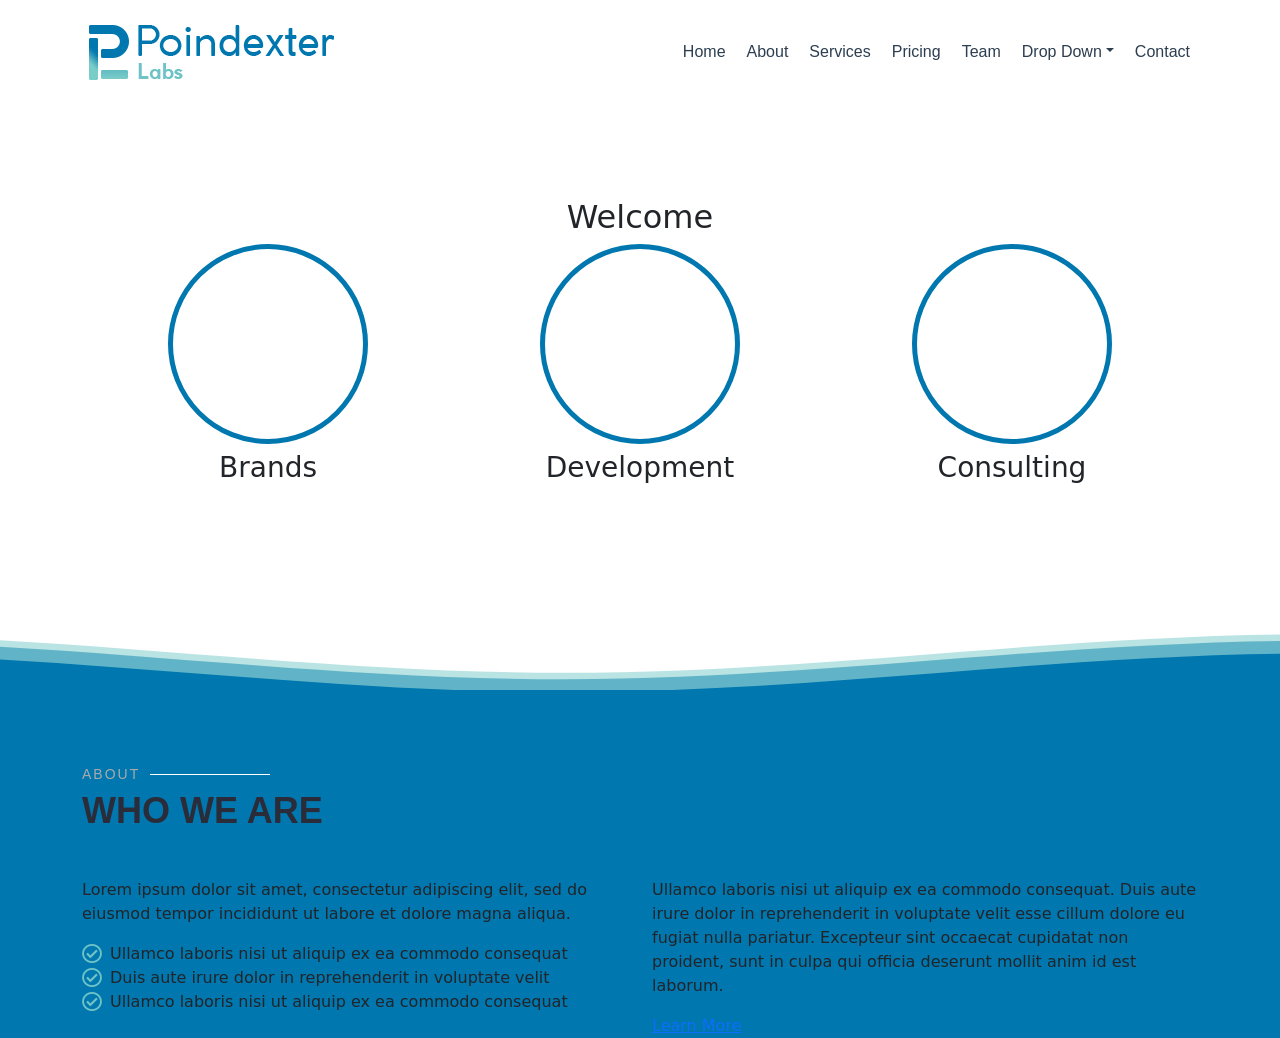
==== index.html @ 54a1e008 "Rev1 Initial nav, hero, 1st section in place" ====
<!doctype html>
<html lang="en">
    <head>
        <meta charset="UTF-8">
        <meta name="viewport" content="width=device-width, initial-scale=1.0">
        <title>Poindexter Labs | Empowering Innovation</title>
        <link rel="stylesheet" href="css/bootstrap.min.css">
        <link rel="stylesheet" href="https://cdnjs.cloudflare.com/ajax/libs/animate.css/4.1.1/animate.min.css"/>
        <link rel="stylesheet" href="css/style.css">
        <link rel="stylesheet" href="css/fontawesome-all.min.css">
    </head>
    <body>
<!-- Header & Navigation-->
        <header id="header" class="fixed-top d-flex align-items-center">
            <div class="container d-flex align-items-center">
        
              <div class="logo mr-auto">
                <!-- Uncomment below if you prefer to use an image logo -->
                <a href="index.html"><img src="templogoText3.png" alt="" class="img-fluid"></a>
              </div>
              <nav class="navbar navbar-expand-lg nav-menu">
                <div class="container-fluid">
                <button class="navbar-toggler" type="button" data-bs-toggle="collapse" data-bs-target="#navbarSupportedContent" aria-controls="navbarSupportedContent" aria-expanded="false" aria-label="Toggle navigation">
                    <span class="navbar-toggler-icon"></span>
                </button>
                <div class="collapse navbar-collapse" id="navbarSupportedContent">
                    <ul class="navbar-nav me-auto mb-2 mb-lg-0">
                    <li class="nav-item active"><a class="nav-link" href="index.html">Home</a></li>
                    <li class="nav-item"><a class="nav-link" href="#about">About</a></li>
                    <li class="nav-item"><a class="nav-link" href="#services">Services</a></li>
                    <li class="nav-item"><a class="nav-link" href="#pricing">Pricing</a></li>
                    <li class="nav-item"><a class="nav-link" href="#team">Team</a></li>
                    <li class="nav-item dropdown">
                        <a class="nav-link dropdown-toggle" href="#" id="navbarDropdown">Drop Down</a>
                        <ul class="dropdown-menu">
                            <li class="dropdown-item"><a  href="#">Drop Down 1</a></li>
                            <li class="dropdown-item"><a href="#">Drop Down 2</a></li>
                            <li class="dropdown-item"><a href="#">Drop Down 3</a></li>
                            <li class="dropdown-item"><a href="#">Drop Down 4</a></li>
                        </ul>
                    </li>
                    <li class="nav-item"><a class="nav-link" href="#contact">Contact</a></li>
            
                    </ul>
                </div>
                </div>
              </nav><!-- .nav-menu -->
        
        </div>
          </header>
<!-- Landing-->

          <section id="hero" class="d-flex flex-column justify-content-end align-items-center">
            <div id="heroCarousel" class=" carousel-container container">
                  <div class="container">
              <!-- Slide 1 -->


                  <h2 class="animate__animated animate__fadeInDown">Welcome </h2>
                  <div class="row">
                    <div class="col-md-4"><span class="circle"></span><h3>Brands</h3></div>
                    <div class="col-md-4"><span class="circle"></span><h3>Development</h3></div>
                    <div class="col-md-4"><span class="circle"></span><h3>Consulting</h3></div>
                  </div>


                  </div>
            </div>
<!-- Waves-->
        
            <svg class="hero-waves" xmlns="http://www.w3.org/2000/svg" xmlns:xlink="http://www.w3.org/1999/xlink" viewBox="0 24 150 28 " preserveAspectRatio="none">
              <defs>
                <path id="wave-path" d="M-160 44c30 0 58-18 88-18s 58 18 88 18 58-18 88-18 58 18 88 18 v44h-352z">
              </path></defs>
              <g class="wave1">
                <use xlink:href="#wave-path" x="50" y="3" fill="rgba(0,119,175, .7)">
              </use></g>
              <g class="wave2">
                <use xlink:href="#wave-path" x="50" y="0" fill="rgba(118,202,199, .5)">
              </use></g>
              <g class="wave3">
                <use xlink:href="#wave-path" x="50" y="9" fill="#0077af">
              </use></g>
            </svg>
        
          </section>
          <main id="main">
            <section id="section1" class="about">
              <div class="container">

                <div class="section-title" >
                  <h2>About</h2>
                  <p>Who we are</p>
                </div>
        
                <div class="row content aos-init aos-animate" data-aos="fade-up">
                  <div class="col-lg-6">
                    <p>
                      Lorem ipsum dolor sit amet, consectetur adipiscing elit, sed do eiusmod tempor incididunt ut labore et dolore
                      magna aliqua.
                    </p>
                    <ul>
                      <li><i class="far fa-check-circle"></i>Ullamco laboris nisi ut aliquip ex ea commodo consequat</li>
                      <li><i class="far fa-check-circle"></i> Duis aute irure dolor in reprehenderit in voluptate velit</li>
                      <li><i class="far fa-check-circle"></i> Ullamco laboris nisi ut aliquip ex ea commodo consequat</li>
                    </ul>
                  </div>
                  <div class="col-lg-6 pt-4 pt-lg-0">
                    <p>
                      Ullamco laboris nisi ut aliquip ex ea commodo consequat. Duis aute irure dolor in reprehenderit in voluptate
                      velit esse cillum dolore eu fugiat nulla pariatur. Excepteur sint occaecat cupidatat non proident, sunt in
                      culpa qui officia deserunt mollit anim id est laborum.
                    </p>
                    <a href="#" class="btn-learn-more">Learn More</a>
                  </div>
                </div>
        
              </div>
            </section>
          </main>
        <script src="js/bootstrap.bundle.min.js"></script>
        <script src="https://code.jquery.com/jquery-3.5.1.min.js" integrity="sha256-9/aliU8dGd2tb6OSsuzixeV4y/faTqgFtohetphbbj0=" crossorigin="anonymous"></script>


    </body>
</html>
---- css/style.css ----
.mr-auto, .mx-auto {
    margin-right: auto!important;
}
.nav-menu, .nav-menu * {
    margin: 0;
    padding: 0;
    list-style: none;
}
.nav-menu a {
    display: block;
    position: relative;
    color: #2c3e50;
    padding: 5px 15px 7px 15px;
    margin-left: 5px;
    transition: 0.3s;
    font-size: 16px;
    border-radius: 50px;
    font-family: "Open Sans", sans-serif;
}

.section-title {
    padding-bottom: 40px;
}

.section-title h2 {
    font-size: 14px;
    font-weight: 500;
    padding: 0;
    line-height: 1px;
    margin: 0 0 5px 0;
    letter-spacing: 2px;
    text-transform: uppercase;
    color: #aaaaaa;
    font-family: "Poppins", sans-serif;
}

.section-title h2::after {
    content: "";
    width: 120px;
    height: 1px;
    display: inline-block;
    background: #FFF;
    margin: 4px 10px;
}

.section-title p {
    margin: 0;
    margin: 0;
    font-size: 36px;
    font-weight: 700;
    text-transform: uppercase;
    font-family: "Poppins", sans-serif;
    color: #2a2c39;
}

#header {
    height: 105px;
    transition: all 0.5s;
    z-index: 997;
    transition: all 0.5s;
    background: rgba(255, 255, 255, 0.9);
}

#header.header-transparent {
    background: transparent;
}

#hero {
    width: 100%;
    overflow: hidden;
    position: relative;
    background: linear-gradient(0deg, #ffffff 100%,  #61acdf 100%);
    padding: 0;
}

.hero-waves {
    display: block;
    width: 100%;
    height: 60px;
    position: relative;
}

#hero .carousel-container {
    display: flex;
    justify-content: center;
    align-items: center;
    flex-direction: column;
    text-align: center;
    position: relative;
    height: 70vh;
    padding-top: 60px;
}

.wave1 use {
    -webkit-animation: move-forever1 10s linear infinite;
    animation: move-forever1 10s linear infinite;
    -webkit-animation-delay: -2s;
    animation-delay: -2s;
}

.wave2 use {
    -webkit-animation: move-forever2 8s linear infinite;
    animation: move-forever2 8s linear infinite;
    -webkit-animation-delay: -2s;
    animation-delay: -2s;
}

.wave3 use {
    -webkit-animation: move-forever3 6s linear infinite;
    animation: move-forever3 6s linear infinite;
    -webkit-animation-delay: -2s;
    animation-delay: -2s;
}

@-webkit-keyframes move-forever1 {
    0% {
      transform: translate(85px, 0%);
    }
    100% {
      transform: translate(-90px, 0%);
    }
  }
  
  @keyframes move-forever1 {
    0% {
      transform: translate(85px, 0%);
    }
    100% {
      transform: translate(-90px, 0%);
    }
  }
  
  @-webkit-keyframes move-forever2 {
    0% {
      transform: translate(-90px, 0%);
    }
    100% {
      transform: translate(85px, 0%);
    }
  }
  
  @keyframes move-forever2 {
    0% {
      transform: translate(-90px, 0%);
    }
    100% {
      transform: translate(85px, 0%);
    }
  }
  
  @-webkit-keyframes move-forever3 {
    0% {
      transform: translate(-90px, 0%);
    }
    100% {
      transform: translate(85px, 0%);
    }
  }
  
  @keyframes move-forever3 {
    0% {
      transform: translate(-90px, 0%);
    }
    100% {
      transform: translate(85px, 0%);
    }
  }

  
  #section1{
      background-color: #0077AF;
      padding-top: 80px;
  }

.about .content ul {
    list-style: none;
    padding: 0;
}

.about .content ul li {
    padding-left: 28px;
    position: relative;
}

.about .content ul i {
    position: absolute;
    left: 0;
    top: 2px;
    font-size: 20px;
    color: #6dc3c6;
    line-height: 1;
}

.circle {
    height: 200px;
    width: 200px;
    background-color:transparent;
    border-radius: 50%;
    border: 5px solid #0077AF;
    display: inline-block;
}
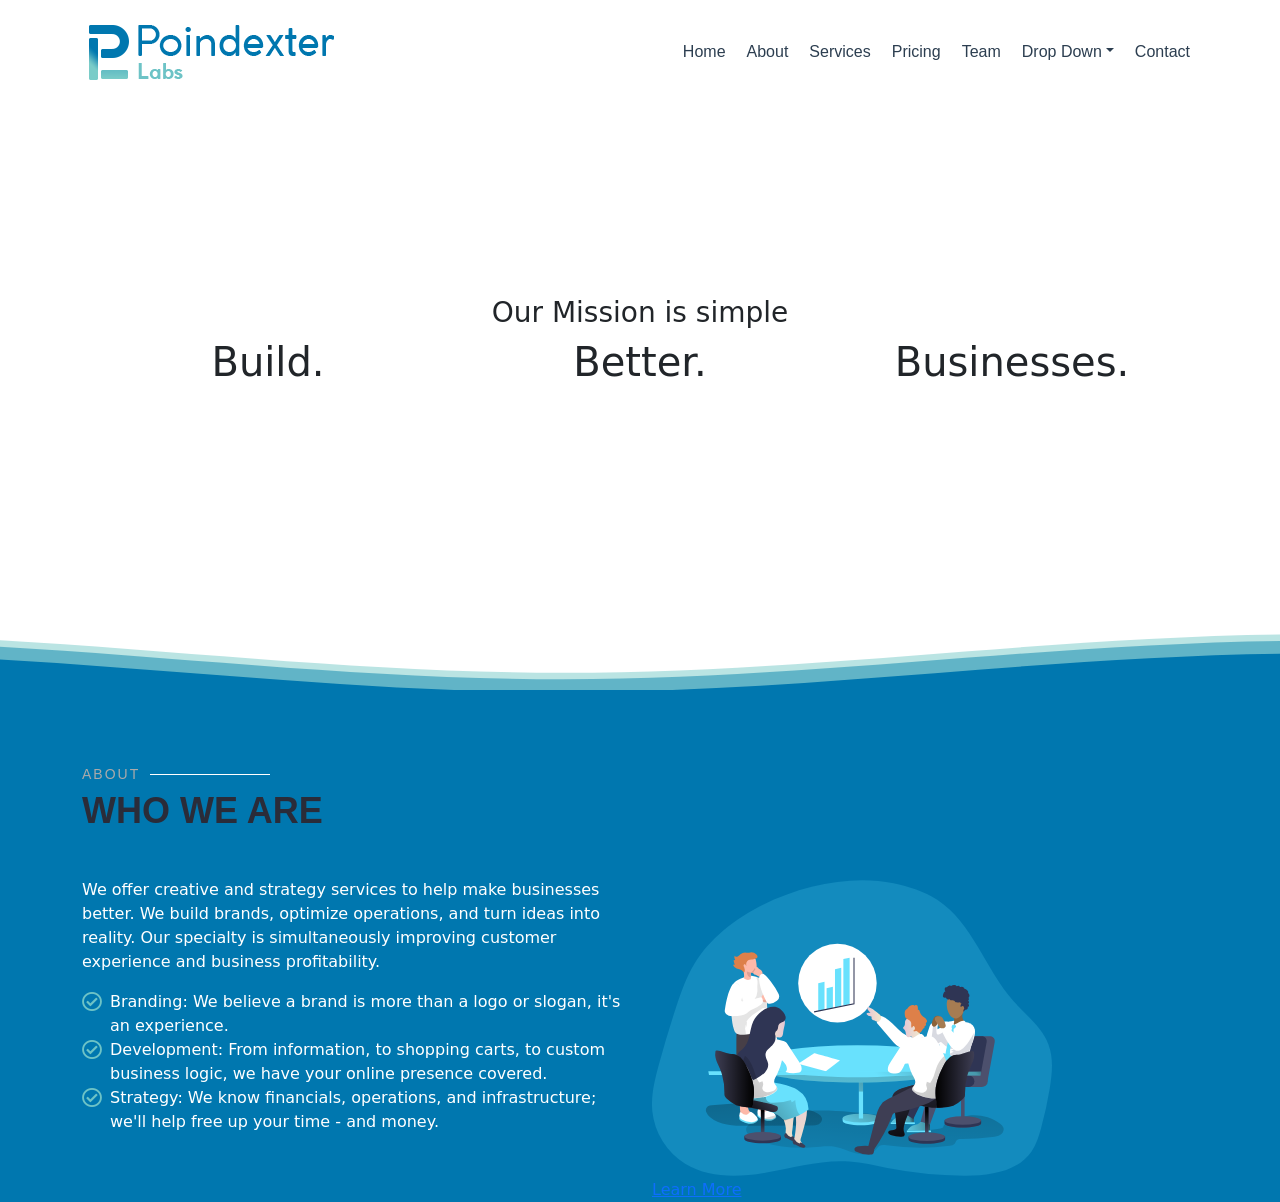
==== commit bd3b453a: "New Hero Section Still WIP" ====
--- a/index.html
+++ b/index.html
@@ -56,11 +56,12 @@
               <!-- Slide 1 -->
 
 
-                  <h2 class="animate__animated animate__fadeInDown">Welcome </h2>
+                  <h3 class="animate__animated animate__fadeInDown">Our Mission is simple </h3>
                   <div class="row">
-                    <div class="col-md-4"><span class="circle"></span><h3>Brands</h3></div>
-                    <div class="col-md-4"><span class="circle"></span><h3>Development</h3></div>
-                    <div class="col-md-4"><span class="circle"></span><h3>Consulting</h3></div>
+                    <div class="col-md-4"><h1>Build.</h1></div>
+                    <div class="col-md-4"><h1>Better.</h1></div>
+                    <div class="col-md-4"><h1>Businesses.</h1></div>
+                    <!--Brands/Development/Consulting-->
                   </div>
 
 
@@ -96,21 +97,21 @@
                 <div class="row content aos-init aos-animate" data-aos="fade-up">
                   <div class="col-lg-6">
                     <p>
-                      Lorem ipsum dolor sit amet, consectetur adipiscing elit, sed do eiusmod tempor incididunt ut labore et dolore
-                      magna aliqua.
+                      We offer creative and strategy services to help make businesses better. We build brands, optimize operations, and turn ideas into reality. Our specialty is simultaneously improving customer experience and business profitability.
                     </p>
                     <ul>
-                      <li><i class="far fa-check-circle"></i>Ullamco laboris nisi ut aliquip ex ea commodo consequat</li>
-                      <li><i class="far fa-check-circle"></i> Duis aute irure dolor in reprehenderit in voluptate velit</li>
-                      <li><i class="far fa-check-circle"></i> Ullamco laboris nisi ut aliquip ex ea commodo consequat</li>
+                      <li><i class="far fa-check-circle"></i>Branding: We believe a brand is more than a logo or slogan, it's an experience.</li>
+                      <li><i class="far fa-check-circle"></i>Development: From information, to shopping carts, to custom business logic, we have your online presence covered.</li>
+                      <li><i class="far fa-check-circle"></i>Strategy: We know financials, operations, and infrastructure; we'll help free up your time - and money.</li>
                     </ul>
                   </div>
                   <div class="col-lg-6 pt-4 pt-lg-0">
-                    <p>
-                      Ullamco laboris nisi ut aliquip ex ea commodo consequat. Duis aute irure dolor in reprehenderit in voluptate
-                      velit esse cillum dolore eu fugiat nulla pariatur. Excepteur sint occaecat cupidatat non proident, sunt in
-                      culpa qui officia deserunt mollit anim id est laborum.
-                    </p>
+                    <img
+                      src="brandstrategy.svg"
+                      alt="Branding and Strategy Graphic"
+                      height="300"
+                      width="400" />
+                  </br >
                     <a href="#" class="btn-learn-more">Learn More</a>
                   </div>
                 </div>
--- a/css/style.css
+++ b/css/style.css
@@ -170,6 +170,7 @@
   #section1{
       background-color: #0077AF;
       padding-top: 80px;
+      color: #fff;
   }
 
 .about .content ul {
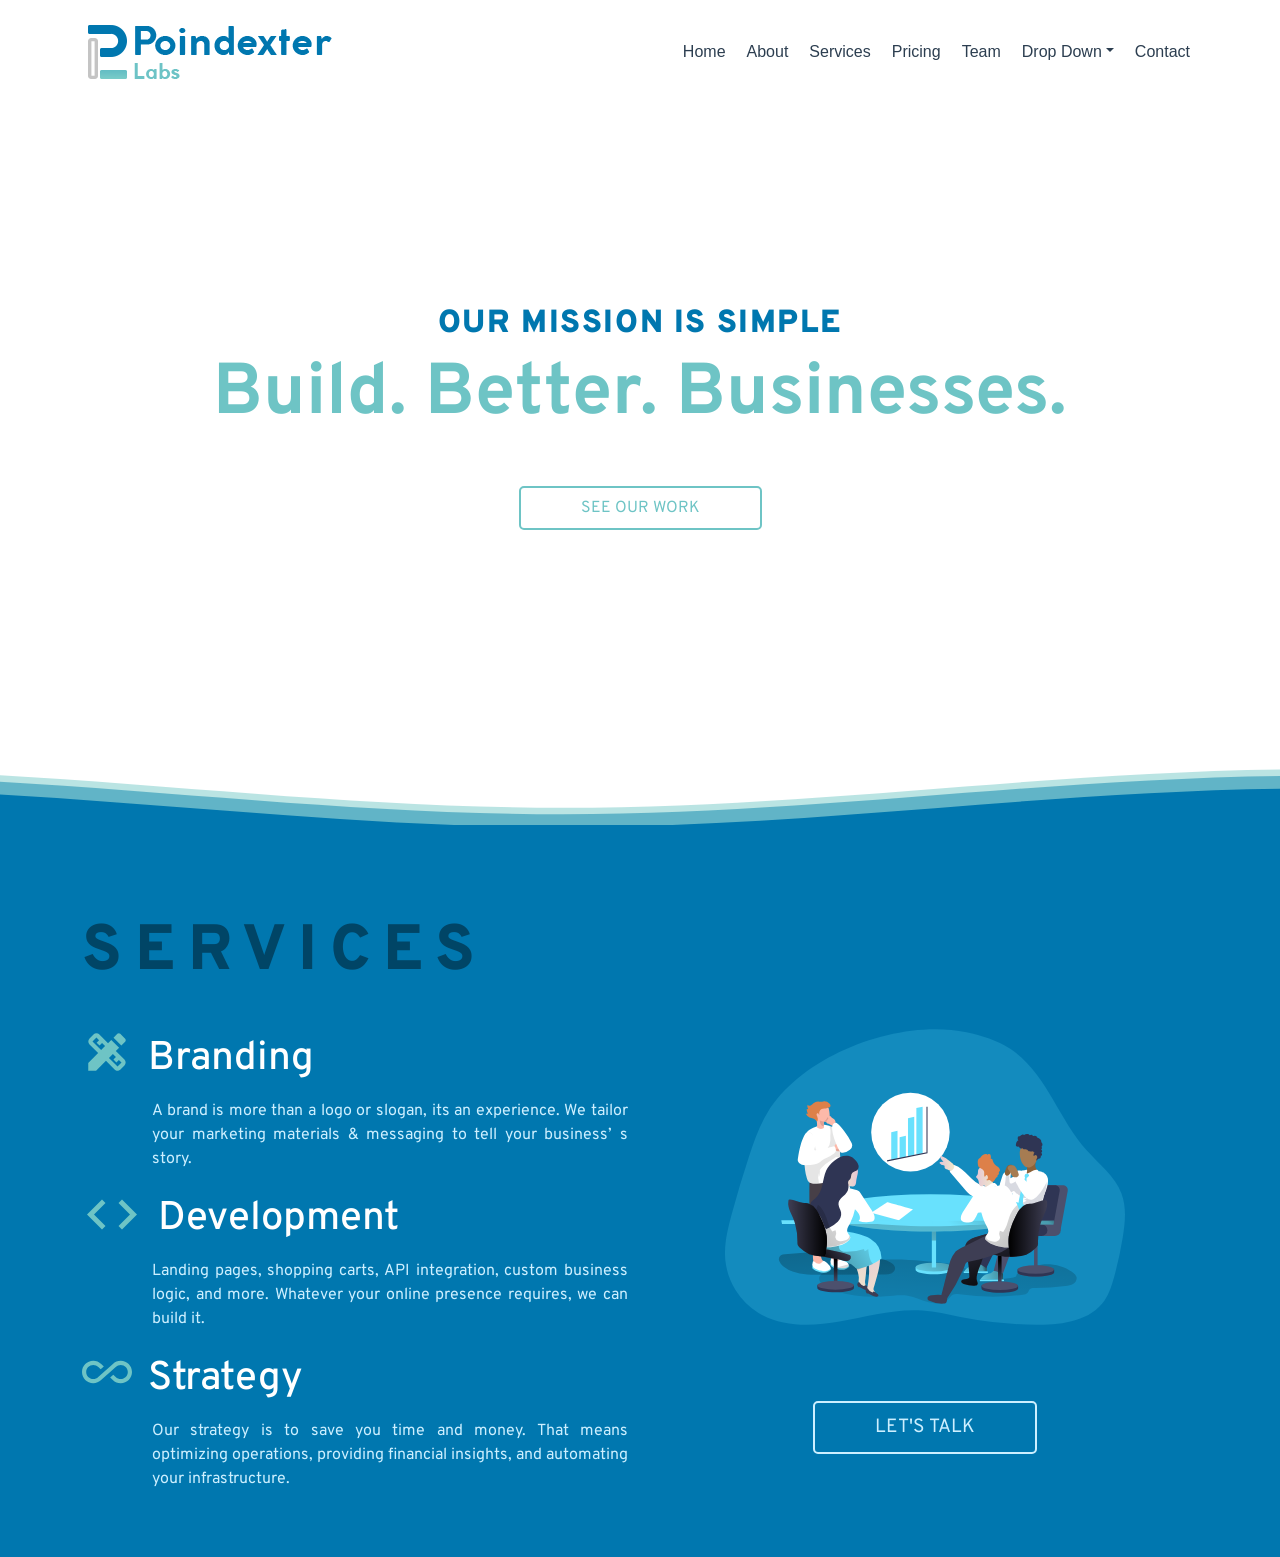
==== commit 163913bc: "new hero and svcs new hero and svcs" ====
--- a/index.html
+++ b/index.html
@@ -4,10 +4,11 @@
         <meta charset="UTF-8">
         <meta name="viewport" content="width=device-width, initial-scale=1.0">
         <title>Poindexter Labs | Empowering Innovation</title>
-        <link rel="stylesheet" href="css/bootstrap.min.css">
+        <link rel="stylesheet" href="css/bootstrap.css">
         <link rel="stylesheet" href="https://cdnjs.cloudflare.com/ajax/libs/animate.css/4.1.1/animate.min.css"/>
         <link rel="stylesheet" href="css/style.css">
-        <link rel="stylesheet" href="css/fontawesome-all.min.css">
+        <!-- <link rel="stylesheet" href="css/fontawesome-all.min.css"> -->
+      
     </head>
     <body>
 <!-- Header & Navigation-->
@@ -16,7 +17,7 @@
         
               <div class="logo mr-auto">
                 <!-- Uncomment below if you prefer to use an image logo -->
-                <a href="index.html"><img src="templogoText3.png" alt="" class="img-fluid"></a>
+                <a href="index.html"><img src="templogoText4.png" alt="" class="img-fluid"></a>
               </div>
               <nav class="navbar navbar-expand-lg nav-menu">
                 <div class="container-fluid">
@@ -56,11 +57,12 @@
               <!-- Slide 1 -->
 
 
-                  <h3 class="animate__animated animate__fadeInDown">Our Mission is simple </h3>
+                  <h3 class="animate__animated animate__fadeInDown">OUR MISSION IS SIMPLE </h3>
                   <div class="row">
-                    <div class="col-md-4"><h1>Build.</h1></div>
-                    <div class="col-md-4"><h1>Better.</h1></div>
-                    <div class="col-md-4"><h1>Businesses.</h1></div>
+                    <div class="col-12"><h1 class="animate__animated animate__fadeInDown">Build. Better.  Businesses.</h1></div>
+                    <div style="margin-top: 50px;" class="col-12">
+                      <a href="#" class="btn-see-our-work">SEE OUR WORK</a>
+                    </div>
                     <!--Brands/Development/Consulting-->
                   </div>
 
@@ -83,36 +85,50 @@
                 <use xlink:href="#wave-path" x="50" y="9" fill="#0077af">
               </use></g>
             </svg>
-        
+
+<!-- Services -->
+
           </section>
           <main id="main">
             <section id="section1" class="about">
               <div class="container">
 
-                <div class="section-title" >
-                  <h2>About</h2>
-                  <p>Who we are</p>
+                <div class="services-title" >
+                  <p>SERVICES</p>
                 </div>
         
-                <div class="row content aos-init aos-animate" data-aos="fade-up">
+                <div class="row content aos-init aos-animate" data-aos="fade-up" style="padding-bottom: 50px;;">
                   <div class="col-lg-6">
-                    <p>
+                    <!-- <p>
                       We offer creative and strategy services to help make businesses better. We build brands, optimize operations, and turn ideas into reality. Our specialty is simultaneously improving customer experience and business profitability.
-                    </p>
-                    <ul>
-                      <li><i class="far fa-check-circle"></i>Branding: We believe a brand is more than a logo or slogan, it's an experience.</li>
-                      <li><i class="far fa-check-circle"></i>Development: From information, to shopping carts, to custom business logic, we have your online presence covered.</li>
-                      <li><i class="far fa-check-circle"></i>Strategy: We know financials, operations, and infrastructure; we'll help free up your time - and money.</li>
-                    </ul>
+                    </p> -->
+                      <div class="service">
+                        <h4 class="service-name">Branding</h4>
+                        <p class="service-desc">A brand is more than a logo or slogan, its an experience.  We tailor your marketing materials & messaging to tell your business’ s story.</p>
+                      </div>
+
+                      <div class="service">
+                        <h4 class="service-name">Development</h4>
+                        <p class="service-desc">Landing pages, shopping carts, API integration, custom business logic, and more. Whatever your online presence requires, we can build it.</p>
+                      </div>
+
+                      <div class="service">
+                        <h4 class="service-name">Strategy</h4>
+                        <p class="service-desc">Our strategy is to save you time and money. That means optimizing operations, providing financial insights, and automating your infrastructure.</p>
+                      </div>
+
                   </div>
                   <div class="col-lg-6 pt-4 pt-lg-0">
                     <img
+                    style="margin: auto; display: flex;"
                       src="brandstrategy.svg"
                       alt="Branding and Strategy Graphic"
                       height="300"
                       width="400" />
-                  </br >
-                    <a href="#" class="btn-learn-more">Learn More</a>
+                    </br >
+                    <div style="width: 100%; display: flex;">
+                      <a href="#" class="btn-lets-talk">LET'S TALK</a>
+                    </div>
                   </div>
                 </div>
         
@@ -124,4 +140,6 @@
 
 
     </body>
-</html>+</html>
+
+<! -- Aside from games and social media, the web browser is still the next most popular app used in 2020. Most users prefer to visit a website vs downloading an app, if they can.-->
--- a/css/style.css
+++ b/css/style.css
@@ -1,3 +1,61 @@
+@import url('https://fonts.googleapis.com/css2?family=Overpass:ital,wght@0,300;0,400;0,600;0,700;0,800;0,900;1,300;1,400;1,600;1,700&display=swap');
+
+* {
+  font-family: 'Overpass', sans-serif;
+}
+
+h3 {
+  font-weight: 900;
+  color: #0077AF;
+  /* font-size: 36px; */
+  letter-spacing: 0.05em;
+
+}
+
+h1 {
+  font-weight: bold;
+  /* font-size: 80px; */
+  color: #6EC4C5;
+}
+
+.services-title p {
+  font-weight: 800;
+  font-size: 4rem;
+  letter-spacing: 0.2em;
+  color: #004566;
+  padding-bottom: 10px;
+}
+.service:nth-child(1) .service-name::before {
+  content: url(../branding.svg);
+  vertical-align: middle;
+  padding-right:1rem;
+}
+
+.service:nth-child(2) .service-name::before {
+  content: url(../development.svg);
+  vertical-align: middle;
+  padding-right:1rem;
+  width: 2rem;
+
+}
+
+.service:nth-child(3) .service-name::before {
+  content: url(../strategy.svg);
+  vertical-align: middle;
+  padding-right:1rem;
+
+}
+
+.service-name {
+  font-size:2.5em;
+}
+
+.service-desc {
+  margin-left: 70px;
+  color: #CCEFFF;
+  text-align: justify;
+}
+
 .mr-auto, .mx-auto {
     margin-right: auto!important;
 }
@@ -87,7 +145,7 @@
     flex-direction: column;
     text-align: center;
     position: relative;
-    height: 70vh;
+    height: 85vh;
     padding-top: 60px;
 }
 
@@ -199,4 +257,30 @@
     border-radius: 50%;
     border: 5px solid #0077AF;
     display: inline-block;
+}
+
+.btn-lets-talk {
+    border: 2px solid #CCEFFF;
+    box-sizing: border-box;
+    border-radius: 5px;
+    color: #CCEFFF;
+    text-decoration: none;
+    padding:10px 60px;
+    font-size: 1.2rem;
+    text-align: center;
+    margin: auto;
+    margin-top: 50px;
+    
+}
+
+.btn-see-our-work {
+  border: 2px solid #6EC4C5;
+  box-sizing: border-box;
+  border-radius: 5px;
+  color: #6EC4C5;
+  text-decoration: none;
+  padding:10px 60px;
+  font-size: 1rem;
+  text-align: center;
+  margin: auto;  
 }
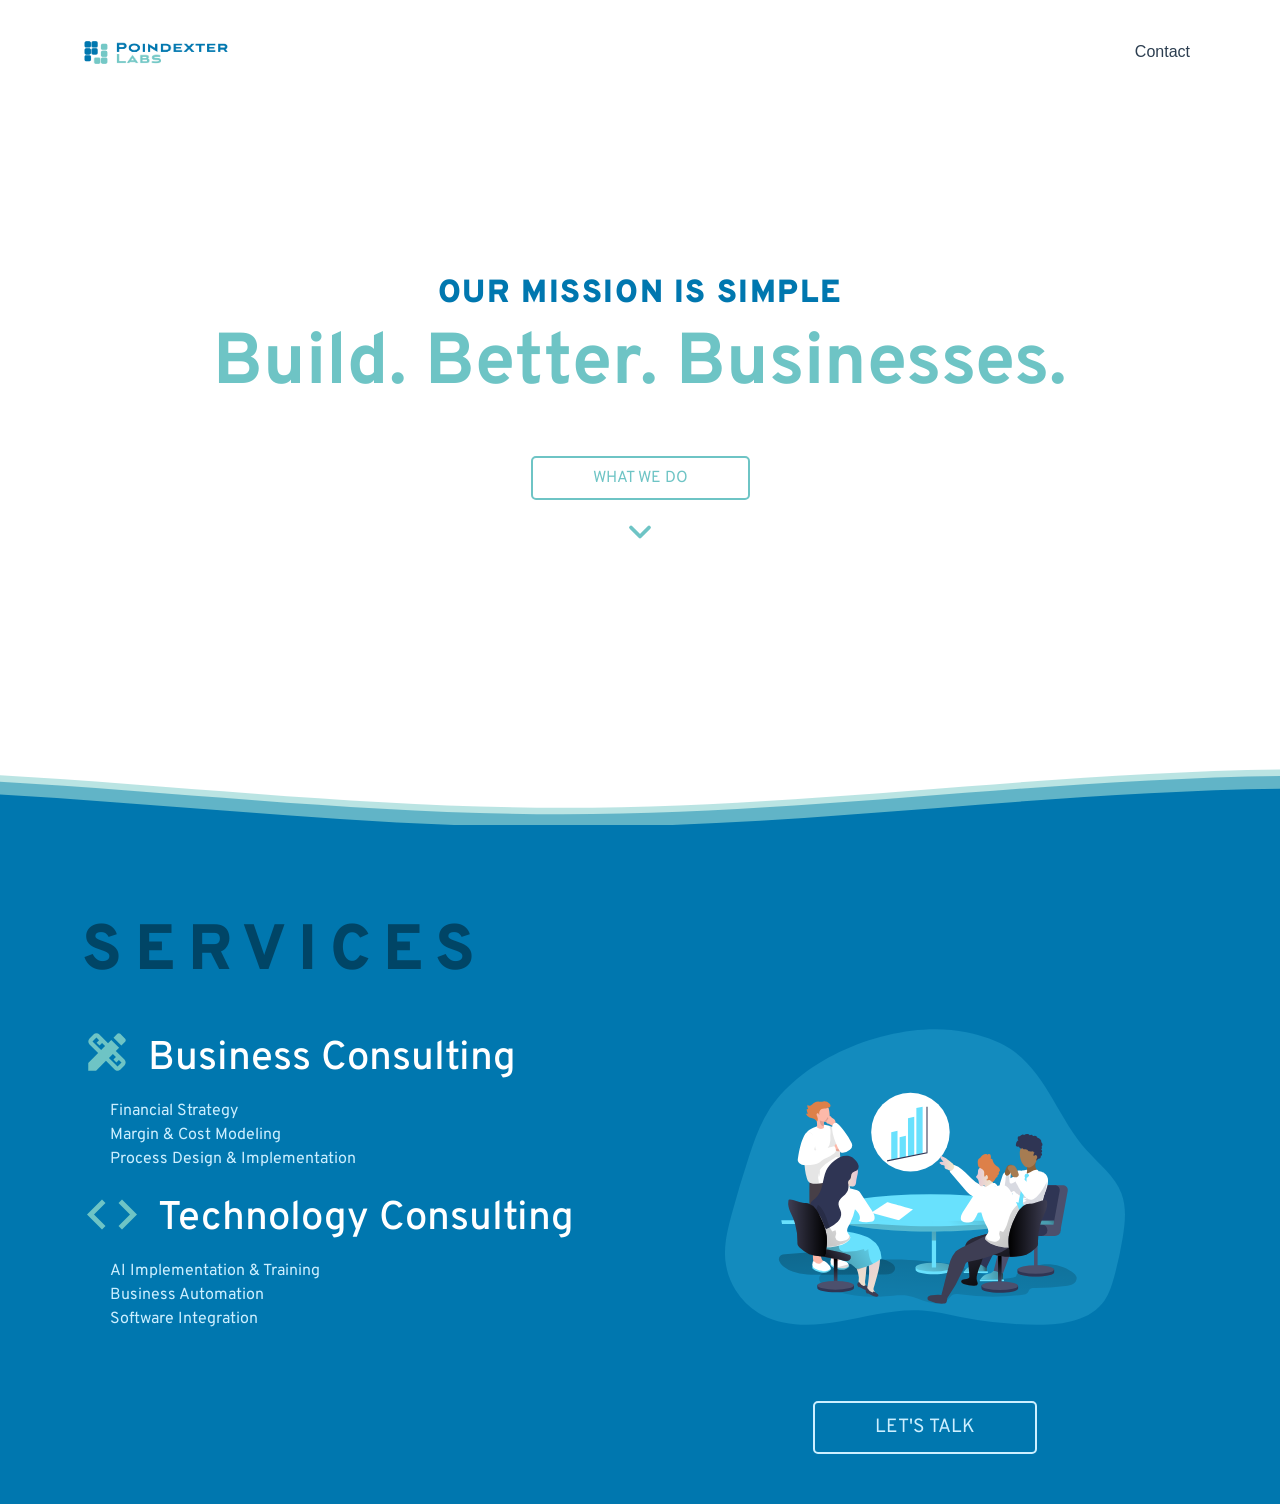
==== commit fba96fce: "updated logo and services" ====
--- a/index.html
+++ b/index.html
@@ -8,6 +8,30 @@
         <link rel="stylesheet" href="https://cdnjs.cloudflare.com/ajax/libs/animate.css/4.1.1/animate.min.css"/>
         <link rel="stylesheet" href="css/style.css">
         <!-- <link rel="stylesheet" href="css/fontawesome-all.min.css"> -->
+        <style>
+          @keyframes bounce-down {
+            0%, 100% { transform: translateY(0); }
+            50% { transform: translateY(10px); }
+          }
+          .scroll-arrow {
+            display: block;
+            margin-top: 24px;
+            text-align: center;
+            animation: bounce-down 1.2s ease-in-out infinite;
+            cursor: pointer;
+            text-decoration: none;
+          }
+          .scroll-arrow svg {
+            width: 36px;
+            height: 36px;
+            stroke: #6EC4C5;
+            fill: none;
+            stroke-width: 2.5;
+            stroke-linecap: round;
+            stroke-linejoin: round;
+          }
+        </style>
+        <!-- contact: aW5mby1ub3JlcGx5QHBvaW5kZXh0ZXJsYWJzLmNvbQ== -->
       
     </head>
     <body>
@@ -17,7 +41,7 @@
         
               <div class="logo mr-auto">
                 <!-- Uncomment below if you prefer to use an image logo -->
-                <a href="index.html"><img src="templogoText4.png" alt="" class="img-fluid"></a>
+                <a href="index2.html"><img src="logo2.png" alt="" class="img-fluid" width="150px"></a>
               </div>
               <nav class="navbar navbar-expand-lg nav-menu">
                 <div class="container-fluid">
@@ -26,21 +50,7 @@
                 </button>
                 <div class="collapse navbar-collapse" id="navbarSupportedContent">
                     <ul class="navbar-nav me-auto mb-2 mb-lg-0">
-                    <li class="nav-item active"><a class="nav-link" href="index.html">Home</a></li>
-                    <li class="nav-item"><a class="nav-link" href="#about">About</a></li>
-                    <li class="nav-item"><a class="nav-link" href="#services">Services</a></li>
-                    <li class="nav-item"><a class="nav-link" href="#pricing">Pricing</a></li>
-                    <li class="nav-item"><a class="nav-link" href="#team">Team</a></li>
-                    <li class="nav-item dropdown">
-                        <a class="nav-link dropdown-toggle" href="#" id="navbarDropdown">Drop Down</a>
-                        <ul class="dropdown-menu">
-                            <li class="dropdown-item"><a  href="#">Drop Down 1</a></li>
-                            <li class="dropdown-item"><a href="#">Drop Down 2</a></li>
-                            <li class="dropdown-item"><a href="#">Drop Down 3</a></li>
-                            <li class="dropdown-item"><a href="#">Drop Down 4</a></li>
-                        </ul>
-                    </li>
-                    <li class="nav-item"><a class="nav-link" href="#contact">Contact</a></li>
+                    <li class="nav-item"><a class="nav-link" id="contact-link" href="mailto:contact@example.com">Contact</a></li>
             
                     </ul>
                 </div>
@@ -61,7 +71,12 @@
                   <div class="row">
                     <div class="col-12"><h1 class="animate__animated animate__fadeInDown">Build. Better.  Businesses.</h1></div>
                     <div style="margin-top: 50px;" class="col-12">
-                      <a href="#" class="btn-see-our-work">SEE OUR WORK</a>
+                      <a href="#section1" class="btn-see-our-work">WHAT WE DO</a>
+                      <a href="#section1" class="scroll-arrow" aria-label="Scroll to services">
+                        <svg viewBox="0 0 24 24" xmlns="http://www.w3.org/2000/svg">
+                          <polyline points="6 9 12 15 18 9"></polyline>
+                        </svg>
+                      </a>
                     </div>
                     <!--Brands/Development/Consulting-->
                   </div>
@@ -99,24 +114,23 @@
         
                 <div class="row content aos-init aos-animate" data-aos="fade-up" style="padding-bottom: 50px;;">
                   <div class="col-lg-6">
-                    <!-- <p>
-                      We offer creative and strategy services to help make businesses better. We build brands, optimize operations, and turn ideas into reality. Our specialty is simultaneously improving customer experience and business profitability.
-                    </p> -->
                       <div class="service">
-                        <h4 class="service-name">Branding</h4>
-                        <p class="service-desc">A brand is more than a logo or slogan, its an experience.  We tailor your marketing materials & messaging to tell your business’ s story.</p>
+                        <h4 class="service-name">Business Consulting</h4>
+                        <ul class="service-desc">
+                          <li>Financial Strategy</li>
+                          <li>Margin &amp; Cost Modeling</li>
+                          <li>Process Design &amp; Implementation</li>
+                        </ul>
                       </div>
 
                       <div class="service">
-                        <h4 class="service-name">Development</h4>
-                        <p class="service-desc">Landing pages, shopping carts, API integration, custom business logic, and more. Whatever your online presence requires, we can build it.</p>
+                        <h4 class="service-name">Technology Consulting</h4>
+                        <ul class="service-desc">
+                          <li>AI Implementation &amp; Training</li>
+                          <li>Business Automation</li>
+                          <li>Software Integration</li>
+                        </ul>
                       </div>
-
-                      <div class="service">
-                        <h4 class="service-name">Strategy</h4>
-                        <p class="service-desc">Our strategy is to save you time and money. That means optimizing operations, providing financial insights, and automating your infrastructure.</p>
-                      </div>
-
                   </div>
                   <div class="col-lg-6 pt-4 pt-lg-0">
                     <img
@@ -137,9 +151,31 @@
           </main>
         <script src="js/bootstrap.bundle.min.js"></script>
         <script src="https://code.jquery.com/jquery-3.5.1.min.js" integrity="sha256-9/aliU8dGd2tb6OSsuzixeV4y/faTqgFtohetphbbj0=" crossorigin="anonymous"></script>
+        <script>
+          // Real email assembled only at click time; decoy address sits in the href.
+          var _ec = [104,101,108,108,111,64,112,111,105,110,100,101,120,116,101,114,108,97,98,115,46,99,111,109];
+          document.addEventListener('DOMContentLoaded', function() {
+            var link = document.getElementById('contact-link');
+            if (link) {
+              var revealRealHref = function() {
+                var realHref = 'mailto:' + _ec.map(function(c) {
+                  return String.fromCharCode(c);
+                }).join('');
+
+                link.href = realHref;
+                return realHref;
+              };
+
+              link.addEventListener('pointerenter', revealRealHref, { once: true });
+              link.addEventListener('focus', revealRealHref, { once: true });
+              link.addEventListener('touchstart', revealRealHref, { once: true });
+              link.addEventListener('click', revealRealHref);
+            }
+          });
+        </script>
 
 
     </body>
 </html>
 
-<! -- Aside from games and social media, the web browser is still the next most popular app used in 2020. Most users prefer to visit a website vs downloading an app, if they can.-->+<! -- Aside from games and social media, the web browser is still the next most popular app used in 2020. Most users prefer to visit a website vs downloading an app, if they can.-->
--- a/css/style.css
+++ b/css/style.css
@@ -51,7 +51,6 @@
 }
 
 .service-desc {
-  margin-left: 70px;
   color: #CCEFFF;
   text-align: justify;
 }
@@ -273,6 +272,11 @@
     
 }
 
+.btn-lets-talk:hover {
+  background-color: rgb(0, 0, 0, .1);
+  color: #CCEFFF;
+}
+
 .btn-see-our-work {
   border: 2px solid #6EC4C5;
   box-sizing: border-box;
@@ -283,4 +287,9 @@
   font-size: 1rem;
   text-align: center;
   margin: auto;  
+}
+
+.btn-see-our-work:hover {
+  color: #6EC4C5;
+  background-color: rgba(0, 119, 175, .1);
 }
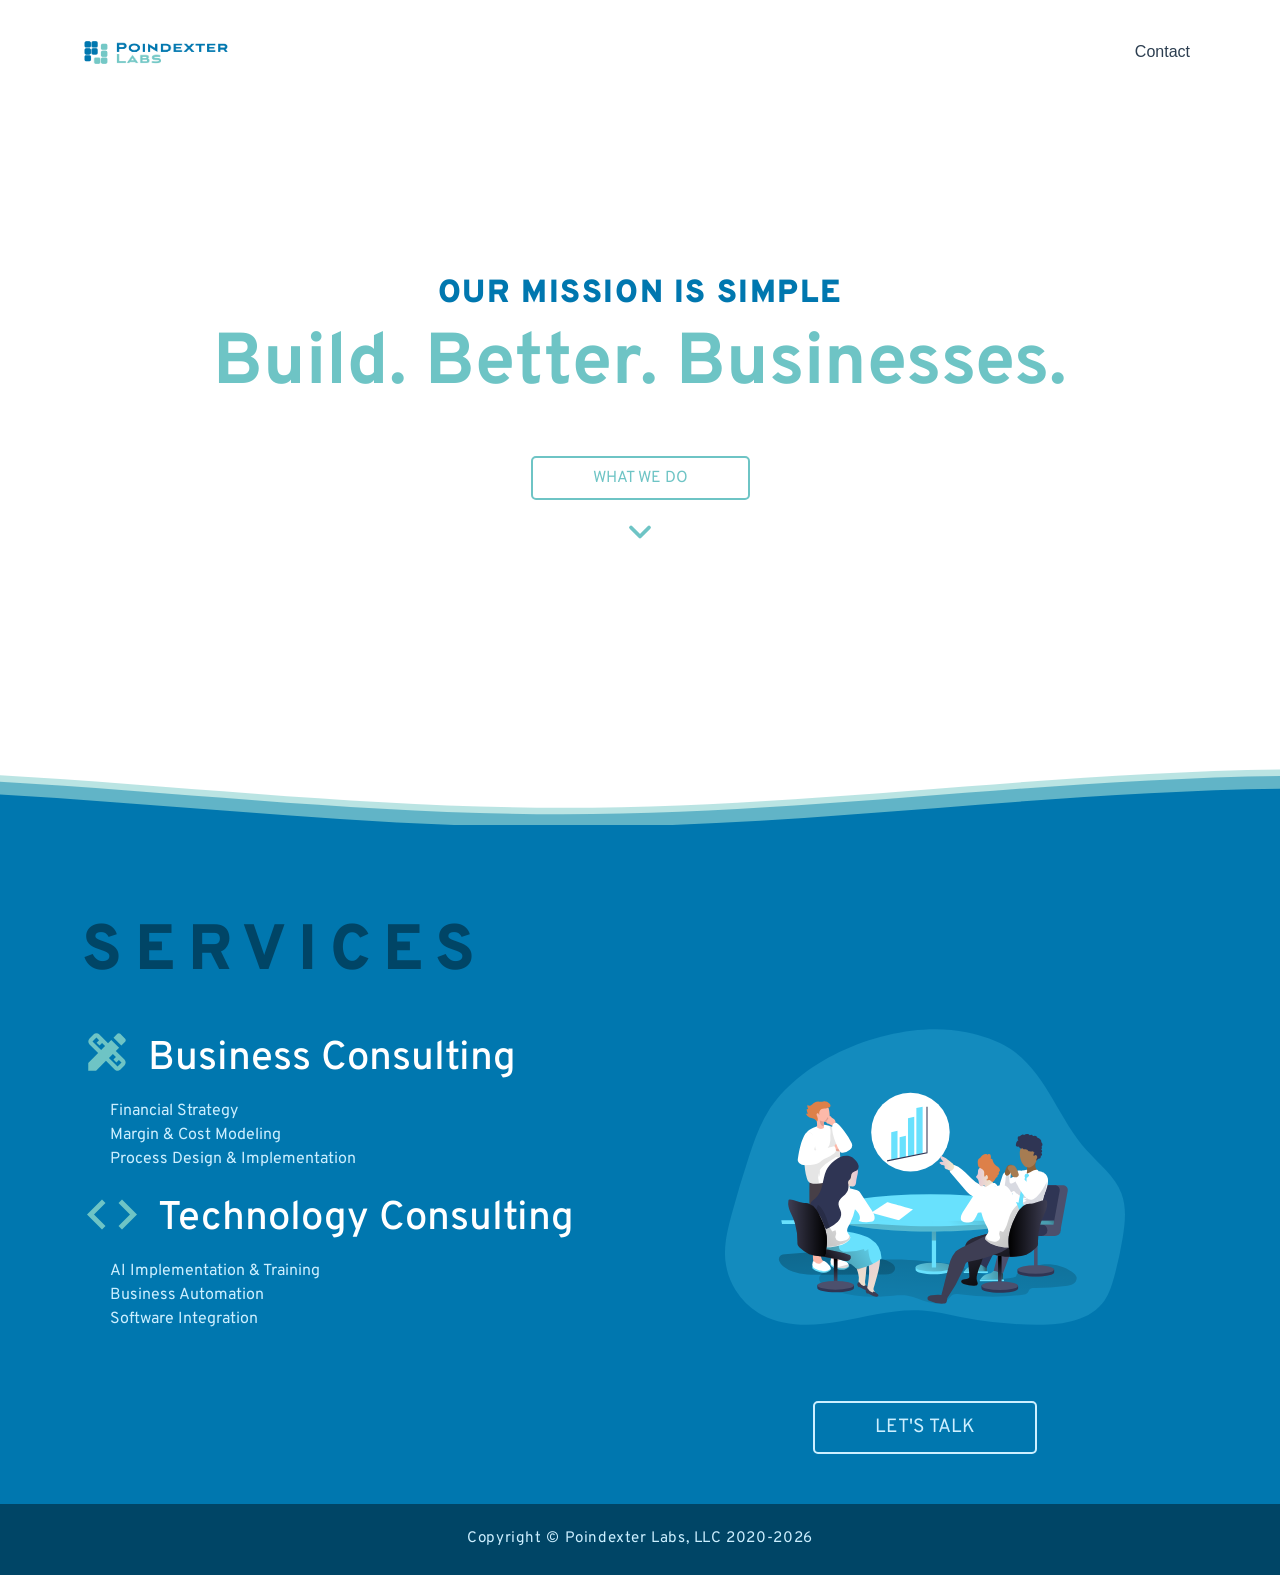
==== commit 9735a7e4: "footer" ====
--- a/index.html
+++ b/index.html
@@ -149,6 +149,11 @@
               </div>
             </section>
           </main>
+          <footer class="site-footer">
+            <div class="container">
+              <p>Copyright &copy; Poindexter Labs, LLC 2020-<span id="current-year">2026</span></p>
+            </div>
+          </footer>
         <script src="js/bootstrap.bundle.min.js"></script>
         <script src="https://code.jquery.com/jquery-3.5.1.min.js" integrity="sha256-9/aliU8dGd2tb6OSsuzixeV4y/faTqgFtohetphbbj0=" crossorigin="anonymous"></script>
         <script>
@@ -156,6 +161,12 @@
           var _ec = [104,101,108,108,111,64,112,111,105,110,100,101,120,116,101,114,108,97,98,115,46,99,111,109];
           document.addEventListener('DOMContentLoaded', function() {
             var link = document.getElementById('contact-link');
+            var year = document.getElementById('current-year');
+
+            if (year) {
+              year.textContent = new Date().getFullYear();
+            }
+
             if (link) {
               var revealRealHref = function() {
                 var realHref = 'mailto:' + _ec.map(function(c) {
--- a/css/style.css
+++ b/css/style.css
@@ -292,4 +292,17 @@
 .btn-see-our-work:hover {
   color: #6EC4C5;
   background-color: rgba(0, 119, 175, .1);
+}
+
+.site-footer {
+  background-color: #004566;
+  color: #CCEFFF;
+  padding: 24px 0;
+  text-align: center;
+}
+
+.site-footer p {
+  margin: 0;
+  font-size: 0.95rem;
+  letter-spacing: 0.04em;
 }
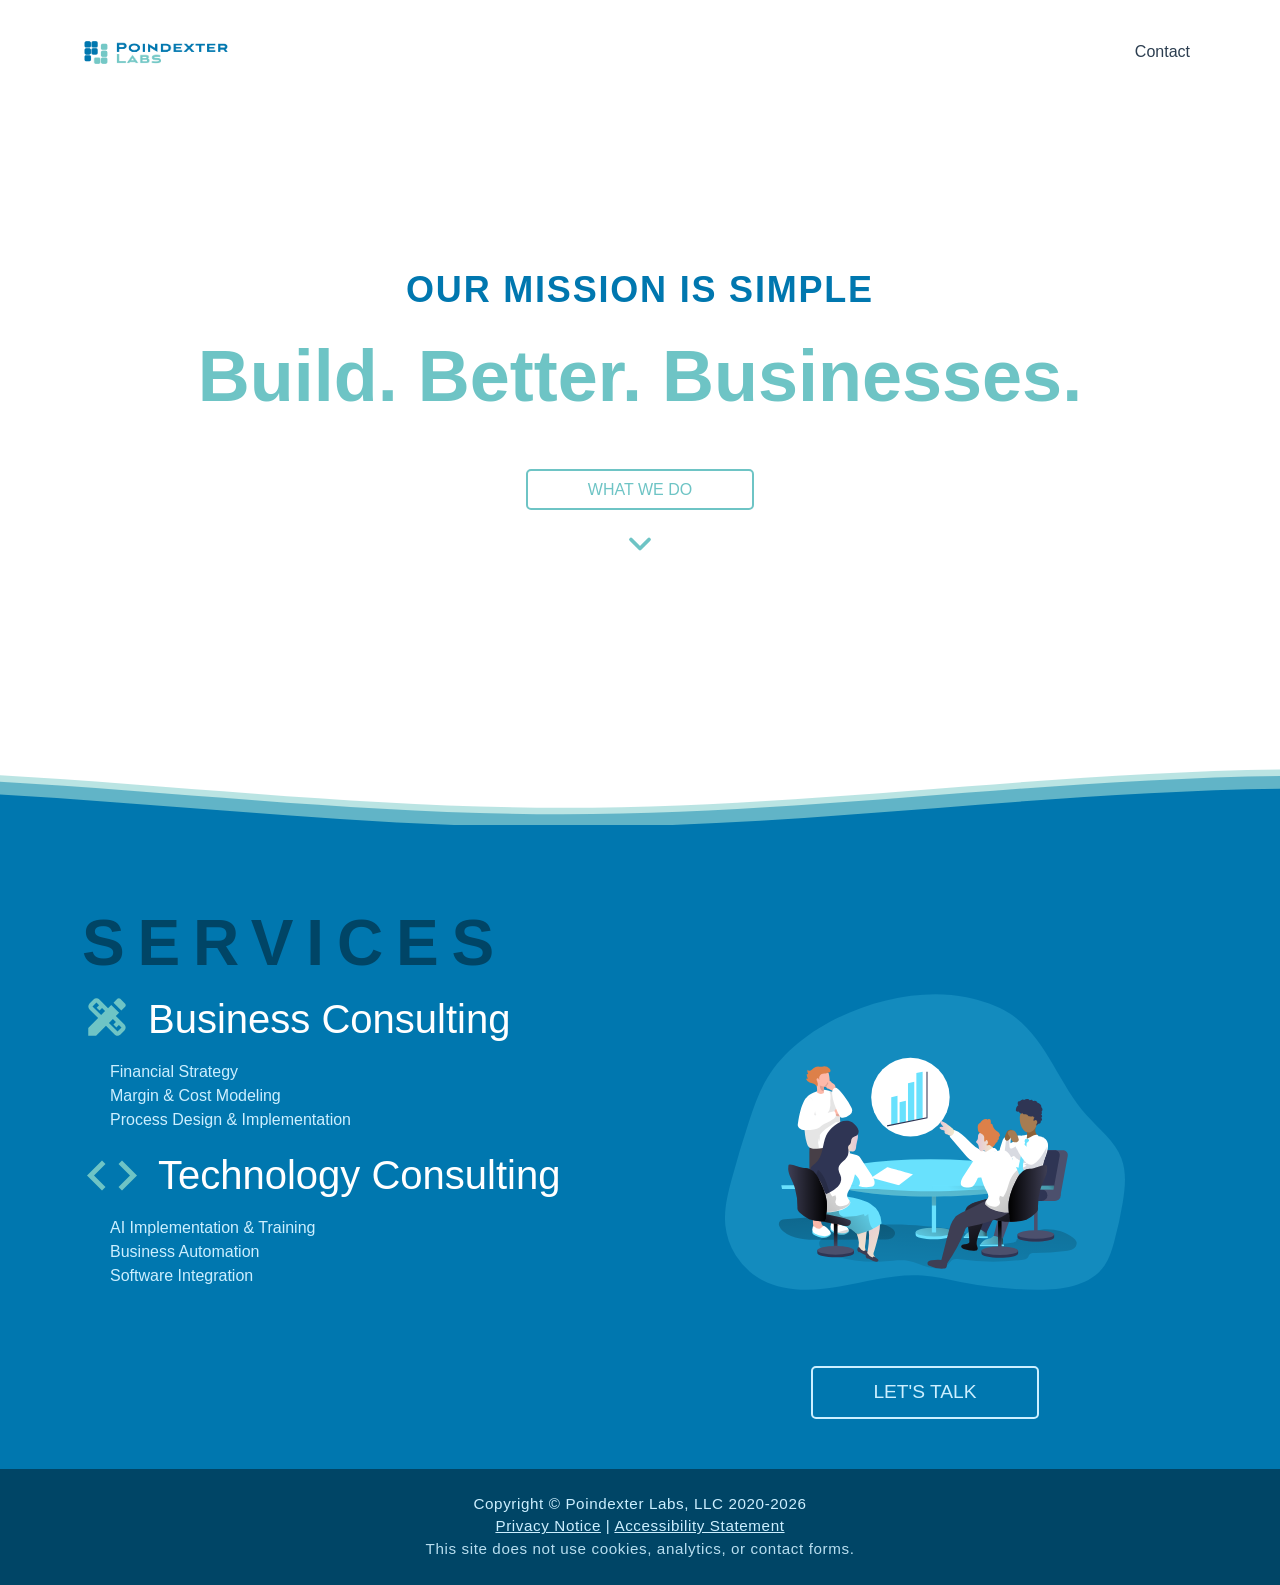
==== commit f63bf804: "privacy" ====
--- a/index.html
+++ b/index.html
@@ -1,11 +1,13 @@
 <!doctype html>
-<html lang="en">
+<html lang="en" dir="ltr">
     <head>
         <meta charset="UTF-8">
         <meta name="viewport" content="width=device-width, initial-scale=1.0">
+        <meta name="color-scheme" content="light">
+      <meta name="description" content="Poindexter Labs helps businesses improve operations through business and technology consulting.">
+        <meta name="robots" content="index, follow">
         <title>Poindexter Labs | Empowering Innovation</title>
         <link rel="stylesheet" href="css/bootstrap.css">
-        <link rel="stylesheet" href="https://cdnjs.cloudflare.com/ajax/libs/animate.css/4.1.1/animate.min.css"/>
         <link rel="stylesheet" href="css/style.css">
         <!-- <link rel="stylesheet" href="css/fontawesome-all.min.css"> -->
         <style>
@@ -31,26 +33,25 @@
             stroke-linejoin: round;
           }
         </style>
-        <!-- contact: aW5mby1ub3JlcGx5QHBvaW5kZXh0ZXJsYWJzLmNvbQ== -->
-      
     </head>
     <body>
+        <a class="skip-link" href="#main">Skip to main content</a>
 <!-- Header & Navigation-->
         <header id="header" class="fixed-top d-flex align-items-center">
             <div class="container d-flex align-items-center">
         
               <div class="logo mr-auto">
                 <!-- Uncomment below if you prefer to use an image logo -->
-                <a href="index2.html"><img src="logo2.png" alt="" class="img-fluid" width="150px"></a>
+                <a href="index.html"><img src="logo2.png" alt="Poindexter Labs" class="img-fluid" width="150px"></a>
               </div>
-              <nav class="navbar navbar-expand-lg nav-menu">
+              <nav class="navbar navbar-expand-lg nav-menu" aria-label="Primary">
                 <div class="container-fluid">
                 <button class="navbar-toggler" type="button" data-bs-toggle="collapse" data-bs-target="#navbarSupportedContent" aria-controls="navbarSupportedContent" aria-expanded="false" aria-label="Toggle navigation">
                     <span class="navbar-toggler-icon"></span>
                 </button>
                 <div class="collapse navbar-collapse" id="navbarSupportedContent">
                     <ul class="navbar-nav me-auto mb-2 mb-lg-0">
-                    <li class="nav-item"><a class="nav-link" id="contact-link" href="mailto:contact@example.com">Contact</a></li>
+                    <li class="nav-item"><a class="nav-link" id="contact-link" data-email-link href="mailto:contact@example.com">Contact</a></li>
             
                     </ul>
                 </div>
@@ -61,19 +62,19 @@
           </header>
 <!-- Landing-->
 
-          <section id="hero" class="d-flex flex-column justify-content-end align-items-center">
+          <section id="hero" class="d-flex flex-column justify-content-end align-items-center" aria-labelledby="hero-heading">
             <div id="heroCarousel" class=" carousel-container container">
                   <div class="container">
               <!-- Slide 1 -->
 
 
-                  <h3 class="animate__animated animate__fadeInDown">OUR MISSION IS SIMPLE </h3>
+                  <p class="hero-eyebrow animate__animated animate__fadeInDown">OUR MISSION IS SIMPLE</p>
                   <div class="row">
-                    <div class="col-12"><h1 class="animate__animated animate__fadeInDown">Build. Better.  Businesses.</h1></div>
+                    <div class="col-12"><h1 id="hero-heading" class="animate__animated animate__fadeInDown">Build. Better.  Businesses.</h1></div>
                     <div style="margin-top: 50px;" class="col-12">
                       <a href="#section1" class="btn-see-our-work">WHAT WE DO</a>
                       <a href="#section1" class="scroll-arrow" aria-label="Scroll to services">
-                        <svg viewBox="0 0 24 24" xmlns="http://www.w3.org/2000/svg">
+                        <svg viewBox="0 0 24 24" xmlns="http://www.w3.org/2000/svg" aria-hidden="true" focusable="false">
                           <polyline points="6 9 12 15 18 9"></polyline>
                         </svg>
                       </a>
@@ -86,7 +87,7 @@
             </div>
 <!-- Waves-->
         
-            <svg class="hero-waves" xmlns="http://www.w3.org/2000/svg" xmlns:xlink="http://www.w3.org/1999/xlink" viewBox="0 24 150 28 " preserveAspectRatio="none">
+            <svg class="hero-waves" xmlns="http://www.w3.org/2000/svg" xmlns:xlink="http://www.w3.org/1999/xlink" viewBox="0 24 150 28 " preserveAspectRatio="none" aria-hidden="true" focusable="false">
               <defs>
                 <path id="wave-path" d="M-160 44c30 0 58-18 88-18s 58 18 88 18 58-18 88-18 58 18 88 18 v44h-352z">
               </path></defs>
@@ -104,12 +105,12 @@
 <!-- Services -->
 
           </section>
-          <main id="main">
-            <section id="section1" class="about">
+          <main id="main" tabindex="-1">
+            <section id="section1" class="about" aria-labelledby="services-heading">
               <div class="container">
 
                 <div class="services-title" >
-                  <p>SERVICES</p>
+                  <h2 id="services-heading">SERVICES</h2>
                 </div>
         
                 <div class="row content aos-init aos-animate" data-aos="fade-up" style="padding-bottom: 50px;;">
@@ -139,9 +140,9 @@
                       alt="Branding and Strategy Graphic"
                       height="300"
                       width="400" />
-                    </br >
+                    <br>
                     <div style="width: 100%; display: flex;">
-                      <a href="#" class="btn-lets-talk">LET'S TALK</a>
+                      <a href="mailto:contact@example.com" class="btn-lets-talk" data-email-link>LET'S TALK</a>
                     </div>
                   </div>
                 </div>
@@ -152,35 +153,38 @@
           <footer class="site-footer">
             <div class="container">
               <p>Copyright &copy; Poindexter Labs, LLC 2020-<span id="current-year">2026</span></p>
+              <p class="site-footer-links"><a href="privacy.html">Privacy Notice</a> <span aria-hidden="true">|</span> <a href="accessibility.html">Accessibility Statement</a></p>
+              <p class="site-footer-note">This site does not use cookies, analytics, or contact forms.</p>
             </div>
           </footer>
         <script src="js/bootstrap.bundle.min.js"></script>
-        <script src="https://code.jquery.com/jquery-3.5.1.min.js" integrity="sha256-9/aliU8dGd2tb6OSsuzixeV4y/faTqgFtohetphbbj0=" crossorigin="anonymous"></script>
         <script>
           // Real email assembled only at click time; decoy address sits in the href.
           var _ec = [104,101,108,108,111,64,112,111,105,110,100,101,120,116,101,114,108,97,98,115,46,99,111,109];
           document.addEventListener('DOMContentLoaded', function() {
-            var link = document.getElementById('contact-link');
             var year = document.getElementById('current-year');
+            var emailLinks = document.querySelectorAll('[data-email-link]');
 
             if (year) {
               year.textContent = new Date().getFullYear();
             }
 
-            if (link) {
+            if (emailLinks.length) {
               var revealRealHref = function() {
                 var realHref = 'mailto:' + _ec.map(function(c) {
                   return String.fromCharCode(c);
                 }).join('');
 
-                link.href = realHref;
+                this.href = realHref;
                 return realHref;
               };
 
-              link.addEventListener('pointerenter', revealRealHref, { once: true });
-              link.addEventListener('focus', revealRealHref, { once: true });
-              link.addEventListener('touchstart', revealRealHref, { once: true });
-              link.addEventListener('click', revealRealHref);
+              emailLinks.forEach(function(link) {
+                link.addEventListener('pointerenter', revealRealHref, { once: true });
+                link.addEventListener('focus', revealRealHref, { once: true });
+                link.addEventListener('touchstart', revealRealHref, { once: true });
+                link.addEventListener('click', revealRealHref);
+              });
             }
           });
         </script>
@@ -188,5 +192,3 @@
 
     </body>
 </html>
-
-<! -- Aside from games and social media, the web browser is still the next most popular app used in 2020. Most users prefer to visit a website vs downloading an app, if they can.-->
--- a/css/style.css
+++ b/css/style.css
@@ -1,13 +1,57 @@
-@import url('https://fonts.googleapis.com/css2?family=Overpass:ital,wght@0,300;0,400;0,600;0,700;0,800;0,900;1,300;1,400;1,600;1,700&display=swap');
-
 * {
-  font-family: 'Overpass', sans-serif;
-}
-
-h3 {
+  font-family: -apple-system, BlinkMacSystemFont, 'Segoe UI', sans-serif;
+}
+
+html {
+  scroll-behavior: smooth;
+}
+
+body {
+  color: #1c2b36;
+}
+
+.skip-link {
+  position: absolute;
+  left: 16px;
+  top: -48px;
+  z-index: 2000;
+  background: #004566;
+  color: #fff;
+  padding: 10px 14px;
+  border-radius: 6px;
+  text-decoration: none;
+}
+
+.skip-link:focus {
+  top: 16px;
+}
+
+a:focus-visible,
+button:focus-visible {
+  outline: 3px solid #6EC4C5;
+  outline-offset: 3px;
+}
+
+.animate__animated.animate__fadeInDown {
+  animation: fade-in-down 700ms ease both;
+}
+
+@keyframes fade-in-down {
+  from {
+    opacity: 0;
+    transform: translateY(-16px);
+  }
+
+  to {
+    opacity: 1;
+    transform: translateY(0);
+  }
+}
+
+h3, .hero-eyebrow {
   font-weight: 900;
   color: #0077AF;
-  /* font-size: 36px; */
+  font-size: 36px;
   letter-spacing: 0.05em;
 
 }
@@ -18,12 +62,13 @@
   color: #6EC4C5;
 }
 
-.services-title p {
+.services-title h2 {
   font-weight: 800;
   font-size: 4rem;
   letter-spacing: 0.2em;
   color: #004566;
   padding-bottom: 10px;
+  margin: 0;
 }
 .service:nth-child(1) .service-name::before {
   content: url(../branding.svg);
@@ -72,7 +117,7 @@
     transition: 0.3s;
     font-size: 16px;
     border-radius: 50px;
-    font-family: "Open Sans", sans-serif;
+    font-family: inherit;
 }
 
 .section-title {
@@ -88,7 +133,7 @@
     letter-spacing: 2px;
     text-transform: uppercase;
     color: #aaaaaa;
-    font-family: "Poppins", sans-serif;
+    font-family: inherit;
 }
 
 .section-title h2::after {
@@ -106,7 +151,7 @@
     font-size: 36px;
     font-weight: 700;
     text-transform: uppercase;
-    font-family: "Poppins", sans-serif;
+    font-family: inherit;
     color: #2a2c39;
 }
 
@@ -305,4 +350,106 @@
   margin: 0;
   font-size: 0.95rem;
   letter-spacing: 0.04em;
+}
+
+.site-footer-links {
+  margin-bottom: 8px;
+}
+
+.site-footer a {
+  color: #CCEFFF;
+}
+
+.site-footer a:hover {
+  color: #ffffff;
+}
+
+.site-footer-note {
+  margin-top: 8px;
+  font-size: 0.85rem;
+  opacity: 0.9;
+}
+
+.legal-main {
+  padding-top: 145px;
+  padding-bottom: 64px;
+  background: linear-gradient(180deg, #f8fcff 0%, #ffffff 100%);
+}
+
+.legal-section {
+  color: #1c2b36;
+}
+
+.legal-container {
+  max-width: 860px;
+}
+
+.legal-kicker {
+  font-size: 0.9rem;
+  color: #5c7182;
+  text-transform: uppercase;
+  letter-spacing: 0.08em;
+  margin-bottom: 16px;
+}
+
+.legal-section h1 {
+  color: #004566;
+  margin-bottom: 24px;
+}
+
+.legal-section h2 {
+  color: #004566;
+  margin-top: 32px;
+  margin-bottom: 12px;
+  font-size: 1.4rem;
+}
+
+.legal-section p,
+.legal-section li {
+  font-size: 1rem;
+  line-height: 1.7;
+}
+
+.legal-section ul {
+  padding-left: 1.25rem;
+}
+
+.legal-nav-list {
+  display: flex;
+  flex-direction: row;
+}
+
+@media (max-width: 767px) {
+  .legal-main {
+    padding-top: 120px;
+  }
+
+  .legal-nav-list {
+    gap: 0.25rem;
+    flex-wrap: wrap;
+  }
+
+  .services-title h2 {
+    font-size: 2.5rem;
+  }
+}
+
+@media (prefers-reduced-motion: reduce) {
+  html {
+    scroll-behavior: auto;
+  }
+
+  .scroll-arrow,
+  .wave1 use,
+  .wave2 use,
+  .wave3 use,
+  .animate__animated.animate__fadeInDown {
+    animation: none !important;
+  }
+
+  .nav-menu a,
+  .btn-lets-talk,
+  .btn-see-our-work {
+    transition: none;
+  }
 }
